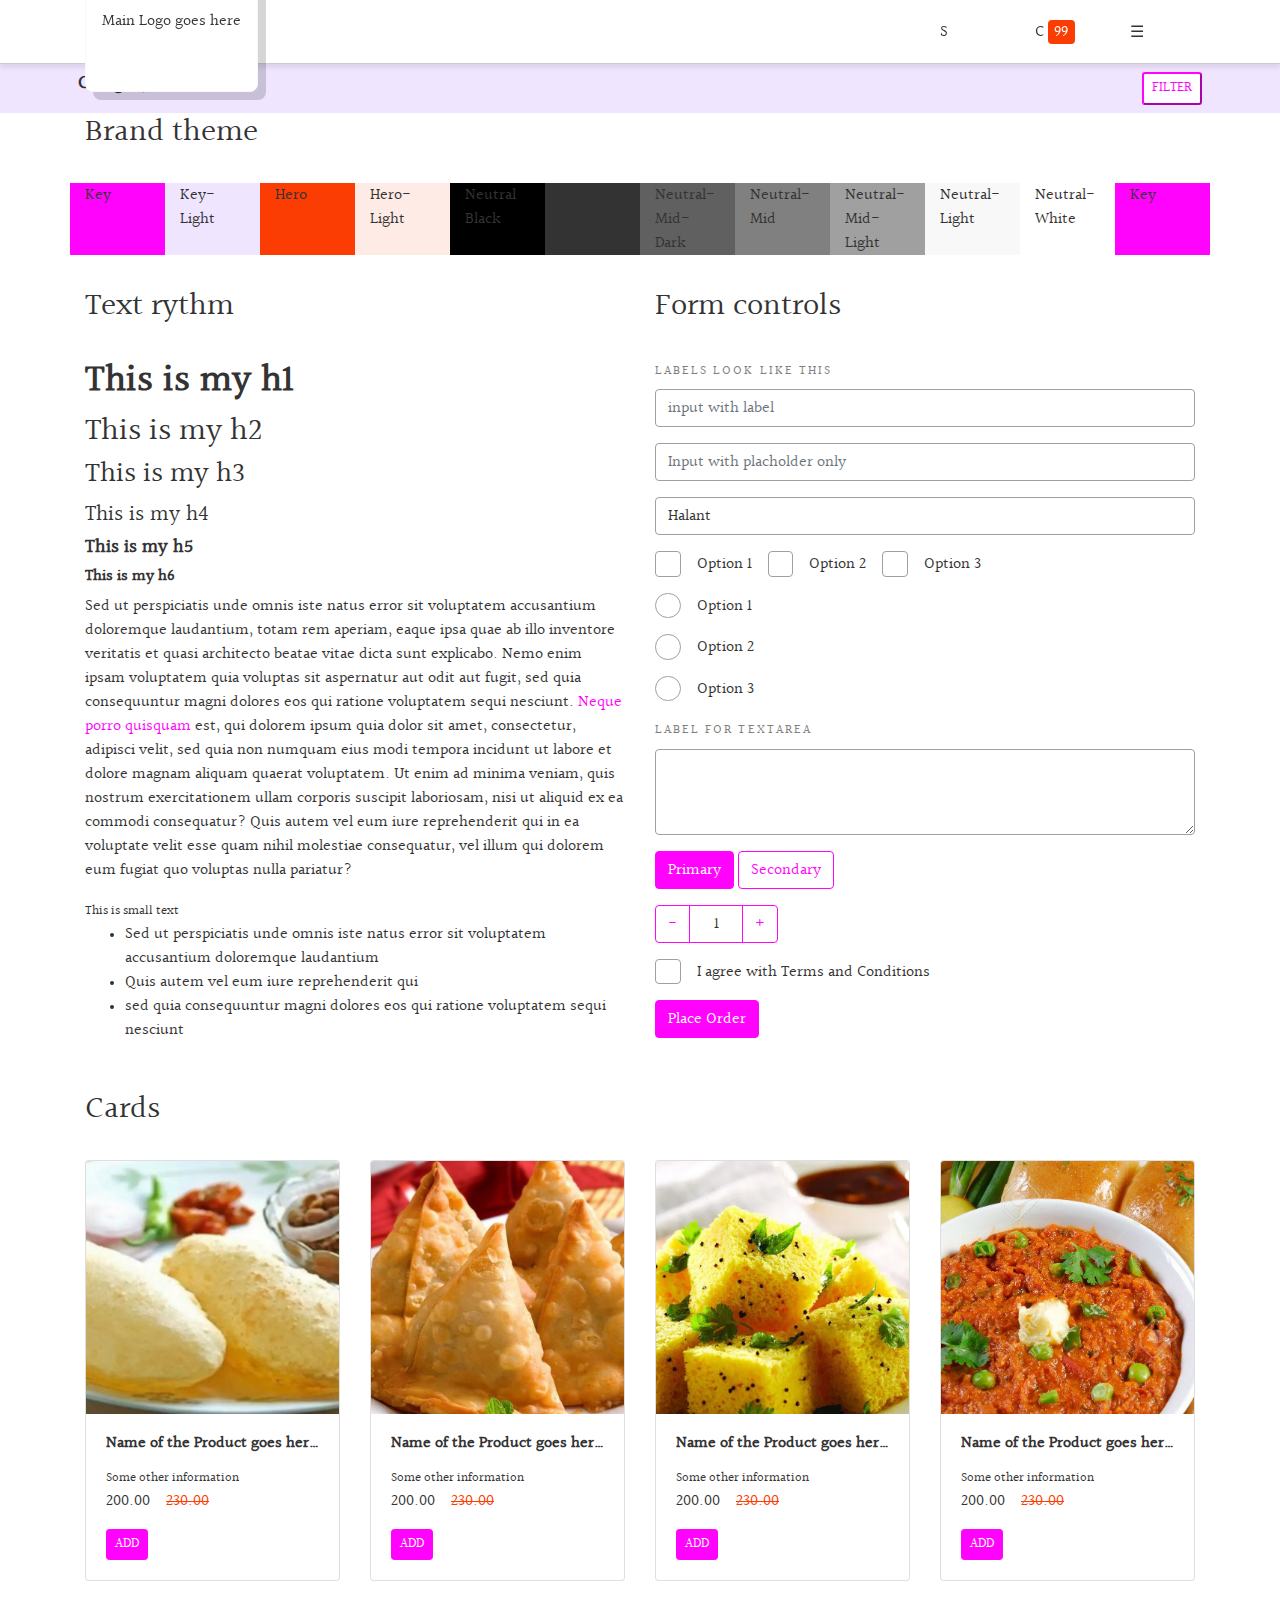
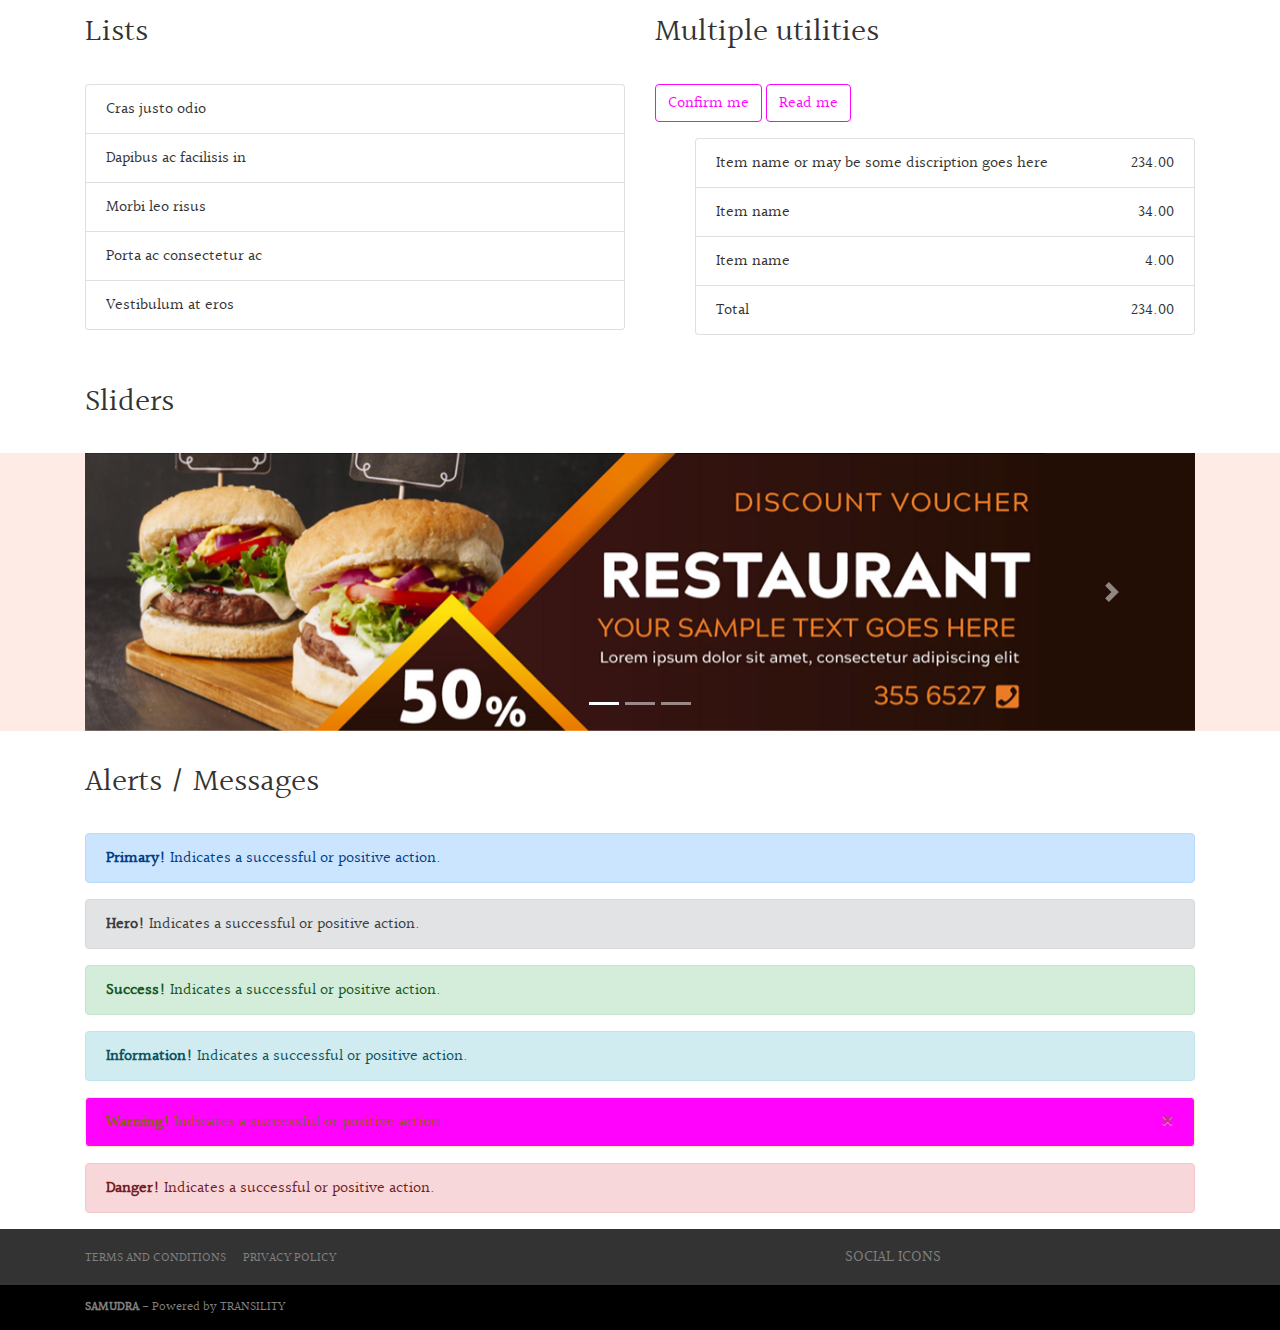
==== Whitelabel/Whitelabel-UI/catalog.html @ 2103e708 "First Commit" ====
<!doctype html>
<html lang="en">
<head>
<meta charset="utf-8">
<meta name="viewport" content="width=device-width, initial-scale=1.0">
<title>Catalog</title>
<link href="assets/css/bootstrap/bootstrap.min.css" rel="stylesheet" type="text/css">
<link href="assets/css/odms.css" rel="stylesheet" type="text/css">
<script src="assets/js/jquery/jquery-3.4.1.min.js"></script>
<script src="assets/js/bootstrap/bootstrap.min.js"></script>
<script src="assets/js/odms.js"></script>
</head>
<body>

	<!--Header-->
	<header>
	<div class="container">
		<div class="brander">Main Logo goes here</div>
	<div class="row">
		<div class="col-xl-9 col-lg-9 col-md-6 col-sm-4 col-xs-4 col-4"><div class="logo"></div></div>
		<div class="col-xl-1 col-lg-1 col-md-2 col-sm-2 col-xs-2 col-2 align-items-center"><div>S</div></div>
		<div class="col-xl-1 col-lg-1 col-md-2 col-sm-4 col-xs-4 col-4"><div>C<span class="badge ml-1">99</span></div></div>
		<div class="col-xl-1 col-lg-1 col-md-2 col-sm-2 col-xs-2 col-2"><div id="hamburger">&#9776;</div></div>
	</div>
	</div>
	</header>
	<div class="skin-key">
	<div class="container p-2">
	<div class="row">
		<div class="col-xl-10 col-lg-10 col-md-10 col-sm-8 col-xs-8 col-8 align-items-center"><h5>Category name</h5></div>
		<div class="col-xl-2 col-lg-2 col-md-2 col-sm-4 col-xs-4 col-4 text-right"><button class="btn-secondary btn-sm">FILTER</button></div>
	</div>
	</div>
	</div>
	<div class="container page">
	<!------------------------------------------------>	
	
	<!--Brand-->
	<div class="segment">	
	<h2 class="segment-title">Brand theme</h2>
	<div class="row">
		<div class="col-xl-1 col-lg-1 col-md-1 col-sm-1 col-xs-1 col-1" style="background-color:var(--key-color); ">Key</div>
		<div class="col-xl-1 col-lg-1 col-md-1 col-sm-1 col-xs-1 col-1" style="background-color:var(--key-light);">Key-Light</div>		
		<div class="col-xl-1 col-lg-1 col-md-1 col-sm-1 col-xs-1 col-1" style="background-color:var(--hero-color);">Hero</div>
		<div class="col-xl-1 col-lg-1 col-md-1 col-sm-1 col-xs-1 col-1" style="background-color:var(--hero-light);">Hero-Light</div>		
		<div class="col-xl-1 col-lg-1 col-md-1 col-sm-1 col-xs-1 col-1" style="background-color:var(--neutral-black);">Neutral Black</div>
		<div class="col-xl-1 col-lg-1 col-md-1 col-sm-1 col-xs-1 col-1" style="background-color:var(--neutral-dark);">Neutral Dark</div>
		<div class="col-xl-1 col-lg-1 col-md-1 col-sm-1 col-xs-1 col-1" style="background-color:var(--neutral-mid-dark);">Neutral-Mid-Dark</div>
		<div class="col-xl-1 col-lg-1 col-md-1 col-sm-1 col-xs-1 col-1" style="background-color:var(--neutral-mid);">Neutral-Mid</div>
		<div class="col-xl-1 col-lg-1 col-md-1 col-sm-1 col-xs-1 col-1" style="background-color:var(--neutral-mid-light);">Neutral-Mid-Light</div>
		<div class="col-xl-1 col-lg-1 col-md-1 col-sm-1 col-xs-1 col-1" style="background-color:var(--neutral-light);">Neutral-Light</div>
		<div class="col-xl-1 col-lg-1 col-md-1 col-sm-1 col-xs-1 col-1" style="background-color:var(--neutral-white);">Neutral-White</div>
		<div class="col-xl-1 col-lg-1 col-md-1 col-sm-1 col-xs-1 col-1" style="background-color:var(--key-color);">Key</div>		
	</div>
	</div>		
	
<div class="row segment">
<div class="col-xl-6 col-lg-6 col-md-6 col-sm-12 col-xs-12 col-12">
	<!--Typerythm-->
	<h2 class="segment-title">Text rythm</h2>		
	<h1>This is my h1</h1>
	<h2>This is my h2</h2>
	<h3>This is my h3</h3>
	<h4>This is my h4</h4>
	<h5>This is my h5</h5>
	<h6>This is my h6</h6>
	<p>
		Sed ut perspiciatis unde omnis iste natus error sit voluptatem accusantium doloremque laudantium, totam rem aperiam, eaque ipsa quae ab illo inventore veritatis et quasi architecto beatae vitae dicta sunt explicabo. Nemo enim ipsam voluptatem quia voluptas sit aspernatur aut odit aut fugit, sed quia consequuntur magni dolores eos qui ratione voluptatem sequi nesciunt. <a href="">Neque porro quisquam</a> est, qui dolorem ipsum quia dolor sit amet, consectetur, adipisci velit, sed quia non numquam eius modi tempora incidunt ut labore et dolore magnam aliquam quaerat voluptatem. Ut enim ad minima veniam, quis nostrum exercitationem ullam corporis suscipit laboriosam, nisi ut aliquid ex ea commodi consequatur? Quis autem vel eum iure reprehenderit qui in ea voluptate velit esse quam nihil molestiae consequatur, vel illum qui dolorem eum fugiat quo voluptas nulla pariatur?
	</p>
	<small>This is small text</small>
	<ul>
		<li>Sed ut perspiciatis unde omnis iste natus error sit voluptatem accusantium doloremque laudantium</li>
		<li>Quis autem vel eum iure reprehenderit qui</li>
		<li>sed quia consequuntur magni dolores eos qui ratione voluptatem sequi nesciunt</li>
	</ul>	

</div>
<div class="col-xl-6 col-lg-6 col-md-6 col-sm-12 col-xs-12 col-12">
	<!--Forms-->
	<h2 class="segment-title">Form controls</h2>
		
	<label for="inputext">Labels Look like this</label>
    <input type="text" class="form-control" id="" placeholder="input with label" aria-describedby="">
		
    <input type="text" class="form-control" id="" placeholder="Input with placholder only" aria-describedby="">		
	
    <select id="input-font" class="input form-control"  onchange="changeFont(this);">
		<option value="halantregular">Halant</option>
		<option value="Helvetica400">Helvetica</option>
		<option value="latoregular">Lato</option>
		<option value="maven_proregular">Maven Pro</option>
		<option value="montserratregular">Montserrat</option>
		<option value="PlayfairDisplayRegular">Playfair Display</option>
		<option value="poppinsregular">Poppins</option>
		<option value="product_sansregular">Product Sans</option>
		<option value="RalewayRegular">Raleway</option>
		<option value="RobotoSlabRegular">Roboto Slab</option>
		<option value="SourceSansProRegular">Source Sans Pro</option>
    </select>
		
		
	<div class="form-check-inline">
  		<label class="form-check-label">
    	<input type="checkbox" value="">Option 1
  		</label>
	</div>
	<div class="form-check-inline">
  		<label class="form-check-label">
    	<input type="checkbox" value="">Option 2
  		</label>
	</div>
	<div class="form-check-inline">
  		<label class="form-check-label">
    	<input type="checkbox" value="" disabled>Option 3
  		</label>
	</div>		
	
	<div class="form-check">
  		<label class="form-check-label">
    	<input type="radio" name="optradio">Option 1
  		</label>
	</div>
	<div class="form-check">
  		<label class="form-check-label">
    	<input type="radio" name="optradio">Option 2
  		</label>
	</div>
	<div class="form-check">
  		<label class="form-check-label">
    	<input type="radio" name="optradio" disabled>Option 3
  		</label>
	</div>
	
    <label for="Texarea">Label for Textarea</label>
    <textarea class="form-control" id="Texarea" rows="3"></textarea>
		
	<div class="group">
	<button type="button" class="btn btn-primary">Primary</button>
	<button type="button" class="btn btn-secondary">Secondary</button>
	</div>
		
	<div class="input-group quantifier group">
		<div class="input-group-prepend"><button type="button" class="btn btn-secondary">-</button></div>
		<input type="text" class="form-control text-center" value="1" id="quantity" aria-describedby="">
		<div class="input-group-append"><button type="button" class="btn btn-secondary">+</button></div>
	</div> 
	
	<div class="group">
		<div class="form-check">
  		<label class="form-check-label">
    	<input type="checkbox" value="checked">I agree with Terms and Conditions
  		</label>
		</div>
		<button class="btn btn-primary d-block">Place Order</button>
	</div>

</div>
</div>		
		
	<!--Components-->		
		
	<h2 class="segment-title">Cards</h2>	
		
	<div class="row segment">
	<div class="col-xl-3 col-lg-3 col-md-3 col-sm-4 col-xs-6 col-6">
	<div class="card">
  	<img src="assets/images/cms/products/png/p1.png" class="card-img-top" alt="...">
  	<div class="card-body">
    <h6 class="card-title text-truncate">Name of the Product goes here amn trimmed</h6>
	<small>Some other information</small>
    <p class="card-text">200.00<del>230.00</del></p>
	<button type="button" class="btn btn-primary btn-sm">ADD</button>
  	</div>
	</div>
	</div>
		
	<div class="col-xl-3 col-lg-3 col-md-3 col-sm-4 col-xs-6 col-6">
	<div class="card">
  	<img src="assets/images/cms/products/png/p2.png" class="card-img-top" alt="...">
  	<div class="card-body">
    <h6 class="card-title text-truncate">Name of the Product goes here amn trimmed</h6>
	<small>Some other information</small>
    <p class="card-text">200.00<del>230.00</del></p>
	<button type="button" class="btn btn-primary btn-sm">ADD</button>
  	</div>
	</div>
	</div>
		
	<div class="col-xl-3 col-lg-3 col-md-3 col-sm-4 col-xs-6 col-6">
	<div class="card">
  	<img src="assets/images/cms/products/png/p3.png" class="card-img-top" alt="...">
  	<div class="card-body">
    <h6 class="card-title text-truncate">Name of the Product goes here amn trimmed</h6>
    <small>Some other information</small>
	<p class="card-text">200.00<del>230.00</del></p>
	<button type="button" class="btn btn-primary btn-sm">ADD</button>
  	</div>
	</div>
	</div>
		
	<div class="col-xl-3 col-lg-3 col-md-3 col-sm-4 col-xs-6 col-6">
	<div class="card">
  	<img src="assets/images/cms/products/png/p4.png" class="card-img-top" alt="...">
  	<div class="card-body">
    <h6 class="card-title text-truncate">Name of the Product goes here amn trimmed</h6>
	<small>Some other information</small>
	<p class="card-text">200.00<del>230.00</del></p>
	<button type="button" class="btn btn-primary btn-sm">ADD</button>
  	</div>
	</div>
	</div>		
		
	</div>
		
<div class="row segment">
<div class="col-xl-6 col-lg-6 col-md-6 col-sm-12 col-xs-12 col-12">
	<h2 class="segment-title">Lists</h2>
	<ul class="list-group">
  	<li class="list-group-item">Cras justo odio</li>
  	<li class="list-group-item">Dapibus ac facilisis in</li>
  	<li class="list-group-item">Morbi leo risus</li>
  	<li class="list-group-item">Porta ac consectetur ac</li>
  	<li class="list-group-item">Vestibulum at eros</li>
	</ul>	
</div>
	
<div class="col-xl-6 col-lg-6 col-md-6 col-sm-12 col-xs-12 col-12">
	<h2 class="segment-title">Multiple utilities</h2>
	<div class="group">
	<button type="button" class="btn btn-secondary" data-toggle="modal" data-target="#confirms">Confirm me</button>	
	<button type="button" class="btn btn-secondary" data-toggle="modal" data-target="#legals">Read me</button>
	</div>
	
	<div class="list-group">
		<ul>
	<li class="list-group-item"><span>Item name or may be some discription goes here</span><span class="float-right text-right text-nowrap">234.00</span></li>
	<li class="list-group-item"><span>Item name</span><span class="float-right text-right text-nowrap">34.00</span></li>
	<li class="list-group-item"><span>Item name</span><span class="float-right text-right text-nowrap">4.00</span></li>
	<li class="list-group-item"><span>Total</span><span class="float-right text-right text-nowrap">234.00</span></li>
</ul>	
</div>
	
</div>	
</div>		
	
	<h2 class="segment-title">Sliders</h2>
	</div>
	<div class="skin-hero segment">
	<div class="container">
	<div id="carouselExampleIndicators" class="carousel slide" data-ride="carousel">
  	<ol class="carousel-indicators">
    <li data-target="#carouselExampleIndicators" data-slide-to="0" class="active"></li>
    <li data-target="#carouselExampleIndicators" data-slide-to="1"></li>
    <li data-target="#carouselExampleIndicators" data-slide-to="2"></li>
  	</ol>
  	<div class="carousel-inner">
    <div class="carousel-item active">
      <img src="assets/images/cms/carousel/png/1.png" class="d-block w-100" alt="...">
    </div>
    <div class="carousel-item">
      <img src="assets/images/cms/carousel/png/2.png" class="d-block w-100" alt="...">
    </div>
    <div class="carousel-item">
      <img src="assets/images/cms/carousel/png/3.png" class="d-block w-100" alt="...">
    </div>
  	</div>
  	<a class="carousel-control-prev" href="#carouselExampleIndicators" role="button" data-slide="prev">
    <span class="carousel-control-prev-icon" aria-hidden="true"></span>
    <span class="sr-only">Previous</span>
  	</a>
  	<a class="carousel-control-next" href="#carouselExampleIndicators" role="button" data-slide="next">
    <span class="carousel-control-next-icon" aria-hidden="true"></span>
    <span class="sr-only">Next</span>
  	</a>
	</div>	
	</div>
	</div>
	
	<div class="container">	
	<h2 class="segment-title">Alerts / Messages</h2>
		
	<div class="alert alert-primary">
  	<strong>Primary!</strong> Indicates a successful or positive action.
	</div>
		
	<div class="alert alert-secondary">
  	<strong>Hero!</strong> Indicates a successful or positive action.
	</div>
		
	<div class="alert alert-success">
  	<strong>Success!</strong> Indicates a successful or positive action.
	</div>
		
	<div class="alert alert-info">
  	<strong>Information!</strong> Indicates a successful or positive action.
	</div>
		
	<div class="alert alert-warning alert-dismissible fade show">
  	<strong>Warning!</strong> Indicates a successful or positive action.
	<button type="button" class="close" data-dismiss="alert" aria-label="Close"><span aria-hidden="true">&times;</span></button>
	</div>
		
	<div class="alert alert-danger">
  	<strong>Danger!</strong> Indicates a successful or positive action.
	</div>		
	
</div>	


	
	<!------------------------------------------------>

	<!--Footer-->
	<footer>
		<div id="footer-business"><div class="container">
			<div class="row">
			<div class="col-xl-8 col-lg-8 col-md-8 col-sm-12 col-xs-12 col-12">
			<div class="d-inline small"><a href="" data-toggle="modal" data-target="#legals">Terms and Conditions</a></div>
			<div class="d-inline small"><a href="" data-toggle="modal" data-target="#legals">Privacy Policy</a></div>
			</div>
			<div class="col-xl-4 col-lg-4 col-md-4 col-sm-12 col-xs-12 col-12">
			<div>Social icons</div>
			</div>		
			</div>			
		</div></div>
		<div id="footer-odms"><div class="container">
			<div class="row"><div class="col-12 small"><strong>SAMUDRA</strong> - Powered by <a href="">TRANSILITY</a></div></div>
		</div></div>
	</footer>
	
	
	<!--Modal-->
	<div class="modal" tabindex="-1" role="dialog" id="confirms" data-backdrop="static">
  	<div class="modal-dialog modal-dialog-centered"><div class="modal-content">
	<h4>Would you like to close this message now?</h4>
	<div class="modal-footer">
	<button type="button" class="btn btn-primary" data-dismiss="modal">Yes</button>
	<button type="button" class="btn btn-secondary" data-dismiss="modal">No</button>	
	</div>
    </div></div>
	</div>
	
	<div class="modal" tabindex="-1" role="dialog" id="legals">
  	<div class="modal-dialog modal-dialog-scrollable"><div class="modal-content">
		<h4>Read me</h4>
	<div class="modal-body">
		<p>Sed ut perspiciatis unde omnis iste natus error sit voluptatem accusantium doloremque laudantium, totam rem aperiam, eaque ipsa quae ab illo inventore veritatis et quasi architecto beatae vitae dicta sunt explicabo. Nemo enim ipsam voluptatem quia voluptas sit aspernatur aut odit aut fugit, sed quia consequuntur magni dolores eos qui ratione voluptatem sequi nesciunt. Neque porro quisquam est, qui dolorem ipsum quia dolor sit amet, consectetur, adipisci velit, sed quia non numquam eius modi tempora incidunt ut labore et dolore magnam aliquam quaerat voluptatem. Ut enim ad minima veniam, quis nostrum exercitationem ullam corporis suscipit laboriosam, nisi ut aliquid ex ea commodi consequatur? Quis autem vel eum iure reprehenderit qui in ea voluptate velit esse quam nihil molestiae consequatur, vel illum qui dolorem eum fugiat quo voluptas nulla pariatur?</p>
		<p>Sed ut perspiciatis unde omnis iste natus error sit voluptatem accusantium doloremque laudantium, totam rem aperiam, eaque ipsa quae ab illo inventore veritatis et quasi architecto beatae vitae dicta sunt explicabo. Nemo enim ipsam voluptatem quia voluptas sit aspernatur aut odit aut fugit, sed quia consequuntur magni dolores eos qui ratione voluptatem sequi nesciunt. Neque porro quisquam est, qui dolorem ipsum quia dolor sit amet, consectetur, adipisci velit, sed quia non numquam eius modi tempora incidunt ut labore et dolore magnam aliquam quaerat voluptatem. Ut enim ad minima veniam, quis nostrum exercitationem ullam corporis suscipit laboriosam, nisi ut aliquid ex ea commodi consequatur? Quis autem vel eum iure reprehenderit qui in ea voluptate velit esse quam nihil molestiae consequatur, vel illum qui dolorem eum fugiat quo voluptas nulla pariatur?</p>		
	</div>
	<div class="modal-footer">
	<button type="button" class="btn btn-secondary" data-dismiss="modal">Close</button>	
	</div>
    </div></div>
	</div>	
	
	<!--Sidebar-->
	<div class="drawer">
		<div>
		<span id="closemenu">CLSOE</span>
		</div>
		<div id="usermenu">
		<ul class="list-group">
		<li class="list-group-item">Brand logo</li>	
  		<li class="list-group-item">9898787656</li>
  		<li class="list-group-item"><a href="">Profile</a></li>
  		<li class="list-group-item"><a href="">Orders</a></li>
  		<li class="list-group-item"><a href="">Wallet</a></li>
  		<li class="list-group-item"><a href="">More</a></li>
		</ul>
		</div>
	</div>	
	
</body>
</html>
---- Whitelabel/Whitelabel-UI/assets/css/odms.css ----
@charset "utf-8";
/* ODMS CSS Document */

/* BASE COLORS AND FONTS*/

:root {
  	--key-color: rgb(255, 3, 252);
  	--key-light: rgba(94, 3, 252, 0.1);
	--key-hover: #b30059;
	--key-focus: #ff4da6;
	--hero-color: rgb(252, 61, 3);
	--hero-light: rgba(252, 61, 3, 0.1);
	--neutral-black: #000000;	
	--neutral-dark: #333333;
	--neutral-mid-dark: #606060;	
	--neutral-mid: #808080;
	--neutral-mid-light: #A0A0A0;	
	--neutral-light: #F8F8F8;
	--neutral-white: #ffffff;
	--font-family: halantregular;
}

/*FOUNDATION*/
body{ font-family: var(--font-family), sans-serif; font-size: 16px; color: var(--neutral-dark); padding-top: 4em;
	/* @include media-breakpoint-up(md) { 
        font-size:40px;
    } */
}

/*TYPERYTHM*/
label:not(.form-check-label){font-weight:400; font-size: 0.8em; color: var(--neutral-mid); text-transform: uppercase; letter-spacing: 0.16em;}
h1{font-weight: 900; font-size: 2.4em;}
h2{font-weight: 400; font-size: 2em;}
h3{font-weight: 400; font-size: 1.8em;}
h4{font-weight: 400; font-size: 1.4em;}
h5{font-weight: 900; font-size: 1.2em;}
h6{font-weight: 900; font-size: 1em;}
p{font-weight: 400; font-size: 1em;}
ul>li, li{}
small{font-weight:400; font-size: 0.8em;}
del{margin: 0 1em; color: var(--hero-color); word-break: keep-all;}
a:hover{text-decoration: none;}

/*VISUAL FEEDBACK*/
a{color:var(--key-color);}
a:hover{color:var(--key-hover);}
input[type=text]:focus{border-color: var(--key-color);}

/*LAYER MODELS*/
.drawer{z-index: 101;}
.brander{z-index: 100;}
header{z-index: 99;}
.page, footer{z-index: 98;}

/*SPACES*/
.form-check, .form-check-inline, .form-control, .group{margin-bottom: 1em;}

/*COMPONENTS*/
header{
	display: flex;
	align-items: center;
	box-sizing: border-box;
	box-shadow: 0px 4px 4px rgba(0, 0, 0, 0.08);
	position: fixed;
	width: 100%;
	height: 4em;
	top: 0px;
	background-color:var(--neutral-white);
	border-bottom: 1px solid #ccc;
}
#footer-business{
	box-sizing: border-box;
	width: 100%;
	padding: 1em 0;
	background-color:var(--neutral-dark);
	color: var(--neutral-mid);
	text-transform: uppercase;
}
#footer-odms{
	box-sizing: border-box;
	width: 100%;
	padding: 0.8em 0;	
	background-color:var(--neutral-black);
	color: var(--neutral-mid);	
}
.drawer{
	box-sizing: border-box;
	position: fixed;
	right:0px;
	top:0px;
	height: 100vh;
	width: 100%; max-width: 20em;
	background-color: var(--neutral-white);
	display:none;
	transition: 4s;
	color:var(--neutral-mid-light);
	box-shadow: -8px 0px 4px rgba(0, 0, 0, 0.08);
}
.skin-key{
	box-sizing: border-box;
	background-color: var(--key-light);
}
.skin-hero{
	box-sizing: border-box;	
	background-color: var(--hero-light);
}
.segment{
	box-sizing: border-box;	
	margin-bottom: 2em;
}
.segment-title{
	margin-bottom: 1em;
}
.badge{
	background-color: var(--hero-color);
	color: var(--neutral-white);
	padding: 0,4em;
	border-radius: 4px;
	text-align: center;
	font-weight: 400; font-size: 1em;
}
.brander{
	position: absolute;
	width: auto;
	height: 100px;
	padding: 1em;
	background-color: white;
	top:-8px;
	box-shadow: 8px 8px 0px rgba(0,0,0,0.16);
	border-radius: 0 0 8px 8px;
	border:1px solid var(--neutral-light);
}


/*CONDITIONS*/
#footer-business a, #footer-odms a{margin-right: 1em; color: var(--neutral-mid); }

/*THEMER*/
.brandlogo{background-image: url("../brand/brandlogo-1-1.png"); background-repeat: no-repeat; background-position: center center; background-size: contain; }
.alert-warning{ background-color: var(--key-color);}
.btn-primary{ background-color:var(--key-color); border-color: var(--key-color);}
.btn-primary:hover{ background-color:var(--key-hover); border-color: var(--key-hover);}
.btn-primary:active{ background-color:var(--hero-color); border-color: var(--key-hover);}
.btn-secondary{background-color:var(--neutral-white); border-color: var(--key-color); color:var(--key-color);}
.btn-secondary:hover{background-color:var(--neutral-light); border-color: var(--key-color); color:var(--key-color);}


.btn-primary:not(:disabled):not(.disabled):active, .btn-primary:not(:disabled):not(.disabled).active, .show > .btn-primary.dropdown-toggle {
    color: #fff;
    background-color: var(--key-color);;
    border-color: var(--key-color);
}

.form-control:focus {
  border-color: var(--key-color);
  box-shadow: 0 0 8px var(--key-hover);
}
select option:hover {
	background-color: aqua;
    box-shadow: 0 0 10px 100px #1882A8 inset;
}

/*OVERRIDES*/
.form-control {color: var(--neutral-dark); border: solid 1px var(--neutral-mid-light);}
.modal-content{ padding: 2em 2em 0 2em;}
.modal-footer{margin-top: 2em;}
.form-check{padding-left: 0px;}
.quantifier .form-control{ border-color: var(--key-color); max-width:3.4em; }
.quantifier .form-control:focus{ box-shadow: none; }

input[type="checkbox"], input[type="radio"], input[type="checkbox"]:active, input[type="radio"]:active, input[type="checkbox"]:focus, input[type="radio"]:focus, select, option{
	-moz-appearance: none;
	-webkit-appearance: none;
	-ms-appearance: none;
	-webkit-user-select: none;
  	-moz-user-select: none;
  	-ms-user-select: none;	
	outline: none;
}

input[type="checkbox"], input[type="radio"]{
	position: relative;
	width: 1.6em;
	height: 1.6em;
	background: #FFFFFF;
	border:1px solid var(--neutral-mid-light);
	border-radius: 4px;
	text-align: center;
	margin-right: 1em;
}
input[type="radio"]{
	border-radius: 50%;
	text-align: center;
}
input[type="checkbox"]::after{
	content: "✔";
	position: relative;
	color: white;
}
input[type="radio"]::after{
	content: "●";
	position: relative;
	color: white;
}
input[type="checkbox"]:checked, input[type="radio"]:checked{
	background-color:var(--key-color);
	color: white;
	outline: none;
}

option:hover{
	-moz-appearance: none;
	-webkit-appearance: none;
	-ms-appearance: none;
	background-color: black;
	outline: none;
}

/* FontFace */

/* product sans font */
@font-face {
    font-family: 'product_sansregular';
    src: url('../fonts/fontface/productsans/productsans-regular.woff2') format('woff2'),
         url('../fonts/fontface/productsans/productsans-regular.woff') format('woff');
    font-weight: normal;
    font-style: normal;

}
/* halant font */
@font-face {
    font-family: 'halantregular';
    src: url('../fonts/fontface/halant/halant-regular-webfont.woff2') format('woff2'),
         url('../fonts/fontface/halant/halant-regular-webfont.woff') format('woff');
    font-weight: normal;
    font-style: normal;

}
/* helvetica font */
@font-face {
    font-family: 'Helvetica400';
    src: url('../fonts/fontface/helvetica/Helvetica400.eot');
    src: url('../fonts/fontface/helvetica/Helvetica400.eot') format('embedded-opentype'),
         url('../fonts/fontface/helvetica/Helvetica400.woff2') format('woff2'),
         url('../fonts/fontface/helvetica/Helvetica400.woff') format('woff'),
         url('../fonts/fontface/helvetica/Helvetica400.ttf') format('truetype'),
         url('../fonts/fontface/helvetica/Helvetica400.svg#Helvetica400') format('svg');
}
/* maven pro font */
@font-face {
    font-family: 'maven_proregular';
    src: url('../fonts/fontface/mavenpro/mavenpro-variablefont_wght-webfont.woff') format('woff');
    font-weight: normal;
    font-style: normal;

}
/* montserrat */
@font-face {
    font-family: 'montserratregular';
    src: url('../fonts/fontface/montserrat/montserrat-regular-webfont.woff2') format('woff2'),
         url('../fonts/fontface/montserrat/montserrat-regular-webfont.woff') format('woff');
    font-weight: normal;
    font-style: normal;

}
/* poppins regular */
@font-face {
    font-family: 'poppinsregular';
    src: url('../fonts/fontface/poppins/poppins-regular-webfont.woff2') format('woff2'),
         url('../fonts/fontface/poppins/poppins-regular-webfont.woff') format('woff');
    font-weight: normal;
    font-style: normal;

}
/* source sans pro */
@font-face {
    font-family: 'SourceSansProRegular';
    src: url('../fonts/fontface/sourcesanspro/SourceSansProRegular.eot');
    src: url('../fonts/fontface/sourcesanspro/SourceSansProRegular.eot') format('embedded-opentype'),
         url('../fonts/fontface/sourcesanspro/SourceSansProRegular.woff2') format('woff2'),
         url('../fonts/fontface/sourcesanspro/SourceSansProRegular.woff') format('woff'),
         url('../fonts/fontface/sourcesanspro/SourceSansProRegular.ttf') format('truetype'),
         url('../fonts/fontface/sourcesanspro/SourceSansProRegular.svg#SourceSansProRegular') format('svg');
}
/* lato */
@font-face {
    font-family: 'latoregular';
    src: url('../fonts/fontface/lato/lato-regular-webfont.woff2') format('woff2'),
         url('../fonts/fontface/lato/lato-regular-webfont.woff') format('woff');
    font-weight: normal;
    font-style: normal;
}
/* raleway */
@font-face {
    font-family: 'RalewayRegular';
    src: url('../fonts/fontface/raleway/RalewayRegular.eot');
    src: url('../fonts/fontface/raleway/RalewayRegular.eot') format('embedded-opentype'),
         url('../fonts/fontface/raleway/RalewayRegular.woff2') format('woff2'),
         url('../fonts/fontface/raleway/RalewayRegular.woff') format('woff'),
         url('../fonts/fontface/raleway/RalewayRegular.ttf') format('truetype'),
         url('../fonts/fontface/raleway/RalewayRegular.svg#RalewayRegular') format('svg');
}
/* roboto slab */
@font-face {
    font-family: 'RobotoSlabRegular';
    src: url('../fonts/fontface/robotoslab/RobotoSlabRegular.eot');
    src: url('../fonts/fontface/robotoslab/RobotoSlabRegular.eot') format('embedded-opentype'),
         url('../fonts/fontface/robotoslab/RobotoSlabRegular.woff2') format('woff2'),
         url('../fonts/fontface/robotoslab/RobotoSlabRegular.woff') format('woff'),
         url('../fonts/fontface/robotoslab/RobotoSlabRegular.ttf') format('truetype'),
         url('../fonts/fontface/robotoslab/RobotoSlabRegular.svg#RobotoSlabRegular') format('svg');
}
/* Play fair display */
@font-face {
    font-family: 'PlayfairDisplayRegular';
    src: url('../fonts/fontface/playfairdisplay/PlayfairDisplayRegular.eot');
    src: url('../fonts/fontface/playfairdisplay/PlayfairDisplayRegular.eot') format('embedded-opentype'),
         url('../fonts/fontface/playfairdisplay/PlayfairDisplayRegular.woff2') format('woff2'),
         url('../fonts/fontface/playfairdisplay/PlayfairDisplayRegular.woff') format('woff'),
         url('../fonts/fontface/playfairdisplay/PlayfairDisplayRegular.ttf') format('truetype'),
         url('../fonts/fontface/playfairdisplay/PlayfairDisplayRegular.svg#PlayfairDisplayRegular') format('svg');
}


/* media query */
/* Extra large devices (large desktops, 1200px and small) */
@media (max-width: 1200px) {
	body{font-size: 14px;  }
}
/* Large devices (desktops, 992px and small) */
@media (max-width: 992px) { body{font-size: 14px;  } }
/* Medium devices (tablets, 768px and small) */
@media (max-width: 768px) { body{font-size: 14px;  } }
 /* Medium devices (mobiles, 576px and small) */
@media (max-width: 576px) { body{font-size: 13px;  }}
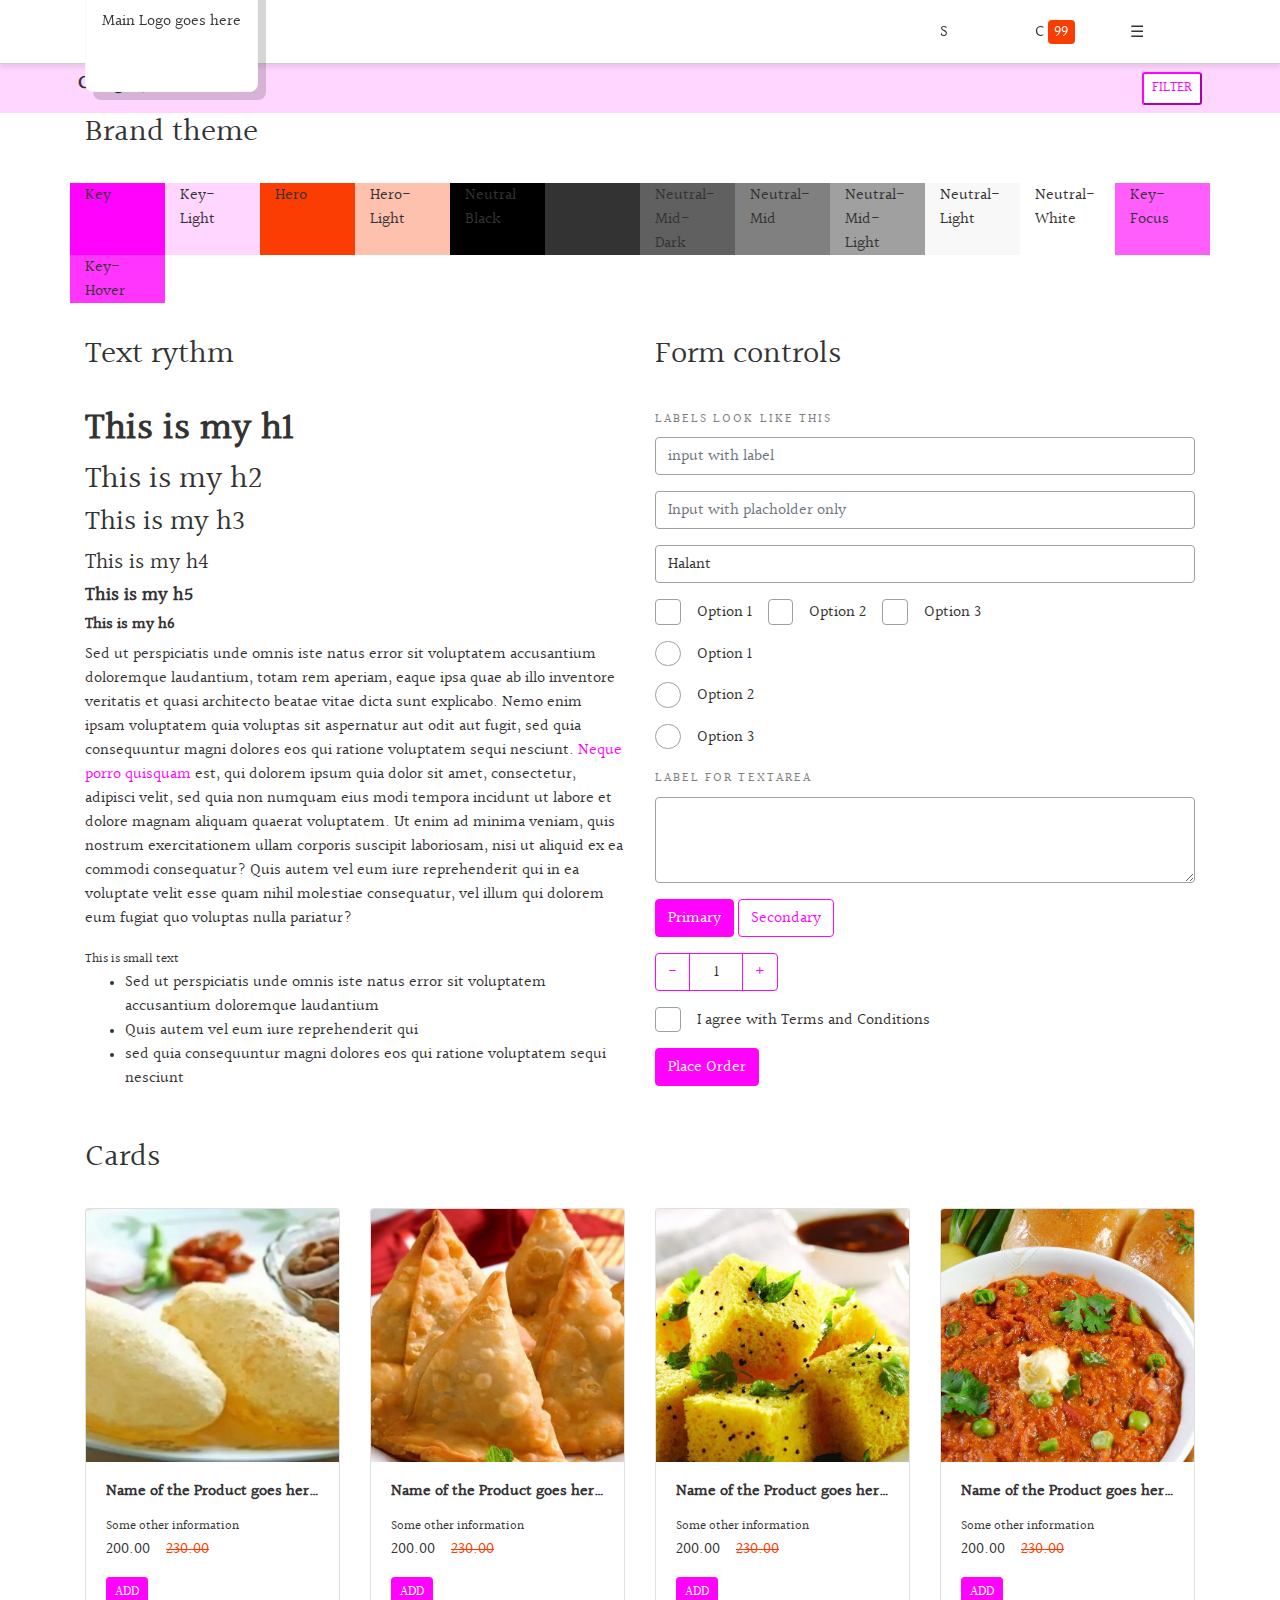
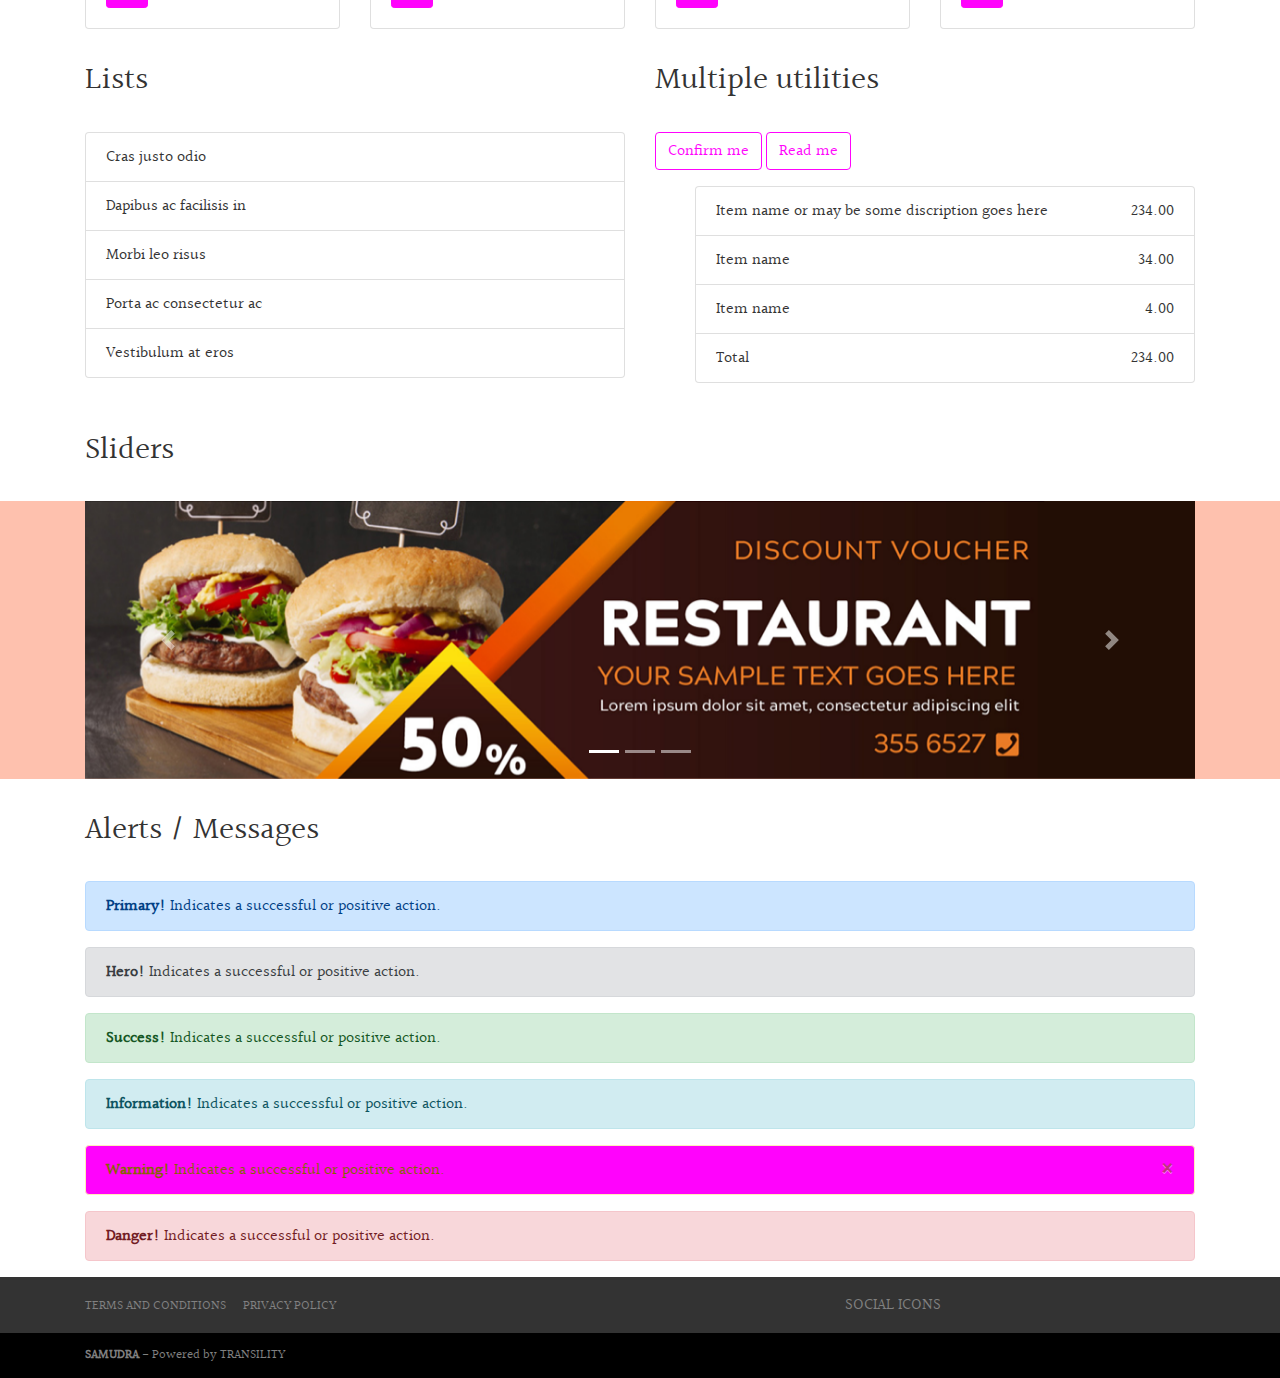
==== commit 161c11eb: "Updated color pallete changes" ====
--- a/Whitelabel/Whitelabel-UI/catalog.html
+++ b/Whitelabel/Whitelabel-UI/catalog.html
@@ -50,7 +50,8 @@
 		<div class="col-xl-1 col-lg-1 col-md-1 col-sm-1 col-xs-1 col-1" style="background-color:var(--neutral-mid-light);">Neutral-Mid-Light</div>
 		<div class="col-xl-1 col-lg-1 col-md-1 col-sm-1 col-xs-1 col-1" style="background-color:var(--neutral-light);">Neutral-Light</div>
 		<div class="col-xl-1 col-lg-1 col-md-1 col-sm-1 col-xs-1 col-1" style="background-color:var(--neutral-white);">Neutral-White</div>
-		<div class="col-xl-1 col-lg-1 col-md-1 col-sm-1 col-xs-1 col-1" style="background-color:var(--key-color);">Key</div>		
+		<div class="col-xl-1 col-lg-1 col-md-1 col-sm-1 col-xs-1 col-1" style="background-color:var(--key-focus);">Key-Focus</div>
+		<div class="col-xl-1 col-lg-1 col-md-1 col-sm-1 col-xs-1 col-1" style="background-color:var(--key-hover);">Key-Hover</div>		
 	</div>
 	</div>		
 	
--- a/Whitelabel/Whitelabel-UI/assets/css/odms.css
+++ b/Whitelabel/Whitelabel-UI/assets/css/odms.css
@@ -4,12 +4,12 @@
 /* BASE COLORS AND FONTS*/
 
 :root {
-  	--key-color: rgb(255, 3, 252);
-  	--key-light: rgba(94, 3, 252, 0.1);
+  	--key-color: rgb(255, 3, 252,1);
+  	--key-light: rgb(255, 3, 252,0.16); 
 	--key-hover: #b30059;
 	--key-focus: #ff4da6;
 	--hero-color: rgb(252, 61, 3);
-	--hero-light: rgba(252, 61, 3, 0.1);
+	--hero-light: rgba(252, 61, 3);
 	--neutral-black: #000000;	
 	--neutral-dark: #333333;
 	--neutral-mid-dark: #606060;	
